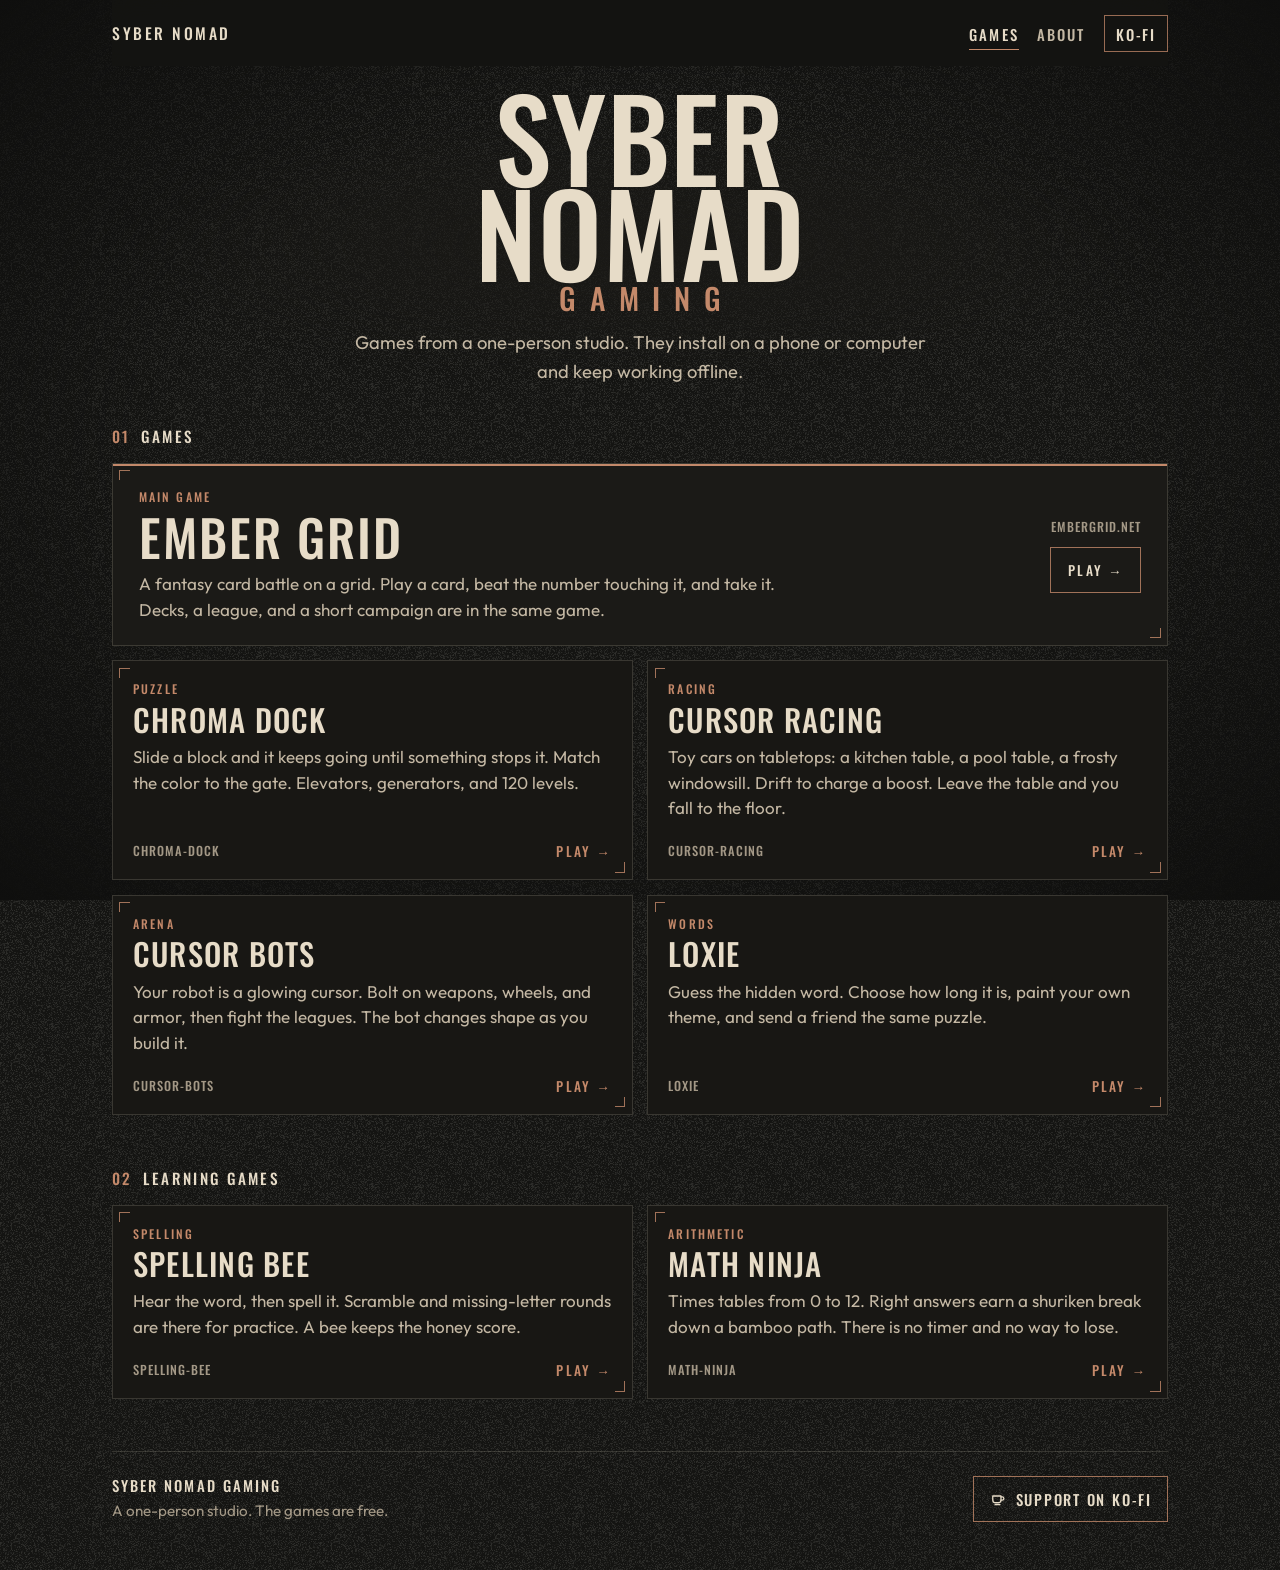
==== index.html @ ad7f9eaa "Initial commit" ====
<!DOCTYPE html>
<html lang="en">
<head>
  <meta charset="utf-8">
  <meta name="viewport" content="width=device-width, initial-scale=1">
  <title>Syber Nomad Gaming</title>
  <meta name="description" content="Progressive web games from Syber Nomad Gaming. Ember Grid, Chroma Dock, Cursor Racing, Cursor Bots, Loxie, Spelling Bee, and Math Ninja.">
  <meta name="theme-color" content="#141412">
  <meta property="og:title" content="Syber Nomad Gaming">
  <meta property="og:description" content="A one-person studio. Installable games that keep working offline.">
  <meta property="og:type" content="website">
  <link rel="icon" href="favicon.svg" type="image/svg+xml">
  <link rel="stylesheet" href="css/site.css">
</head>
<!--
  GitHub Pages: put these files at the repository root.
  Settings, Pages, Deploy from a branch, main, / (root).
-->
<body>
  <a class="skip" href="#games">Skip to games</a>
  <div class="wrap">
    <header class="top">
      <a class="brand" href="index.html">Syber Nomad</a>
      <nav class="nav" aria-label="Primary">
        <a href="#games" aria-current="page">Games</a>
        <a href="about.html">About</a>
        <a class="support" href="https://ko-fi.com/steveyp" target="_blank" rel="noopener noreferrer">Ko-fi</a>
      </nav>
    </header>

    <main>
      <section class="hero" aria-labelledby="studio-name">
        <h1 class="hero-title" id="studio-name">
          <span class="mark-line">Syber</span>
          <span class="mark-line">Nomad</span>
          <span class="mark-sub">Gaming</span>
        </h1>
        <p class="lede">Games from a one-person studio. They install on a phone or computer and keep working offline.</p>
      </section>

      <section class="catalog" id="games" aria-labelledby="games-title">
        <h2 id="games-title"><span class="idx">01</span>Games</h2>
        <div class="grid">
          <a class="card card-feature" href="https://embergrid.net/">
            <div class="card-body">
              <p class="kicker">Main game</p>
              <h3>Ember Grid</h3>
              <p class="blurb">A fantasy card battle on a grid. Play a card, beat the number touching it, and take it. Decks, a league, and a short campaign are in the same game.</p>
            </div>
            <p class="card-foot">
              <span class="host">embergrid.net</span>
              <span class="go">Play <span aria-hidden="true">→</span></span>
            </p>
          </a>

          <a class="card" href="https://sybernomad.github.io/chroma-dock/">
            <div class="card-body">
              <p class="kicker">Puzzle</p>
              <h3>Chroma Dock</h3>
              <p class="blurb">Slide a block and it keeps going until something stops it. Match the color to the gate. Elevators, generators, and 120 levels.</p>
            </div>
            <p class="card-foot">
              <span class="host">chroma-dock</span>
              <span class="go">Play <span aria-hidden="true">→</span></span>
            </p>
          </a>

          <a class="card" href="https://sybernomad.github.io/cursor-racing/">
            <div class="card-body">
              <p class="kicker">Racing</p>
              <h3>Cursor Racing</h3>
              <p class="blurb">Toy cars on tabletops: a kitchen table, a pool table, a frosty windowsill. Drift to charge a boost. Leave the table and you fall to the floor.</p>
            </div>
            <p class="card-foot">
              <span class="host">cursor-racing</span>
              <span class="go">Play <span aria-hidden="true">→</span></span>
            </p>
          </a>

          <a class="card" href="https://sybernomad.github.io/cursor-bots/">
            <div class="card-body">
              <p class="kicker">Arena</p>
              <h3>Cursor Bots</h3>
              <p class="blurb">Your robot is a glowing cursor. Bolt on weapons, wheels, and armor, then fight the leagues. The bot changes shape as you build it.</p>
            </div>
            <p class="card-foot">
              <span class="host">cursor-bots</span>
              <span class="go">Play <span aria-hidden="true">→</span></span>
            </p>
          </a>

          <a class="card" href="https://sybernomad.github.io/Loxie/">
            <div class="card-body">
              <p class="kicker">Words</p>
              <h3>Loxie</h3>
              <p class="blurb">Guess the hidden word. Choose how long it is, paint your own theme, and send a friend the same puzzle.</p>
            </div>
            <p class="card-foot">
              <span class="host">loxie</span>
              <span class="go">Play <span aria-hidden="true">→</span></span>
            </p>
          </a>
        </div>
      </section>

      <section class="catalog" id="learn" aria-labelledby="learn-title">
        <h2 id="learn-title"><span class="idx">02</span>Learning games</h2>
        <div class="grid">
          <a class="card" href="https://sybernomad.github.io/spelling-bee/">
            <div class="card-body">
              <p class="kicker">Spelling</p>
              <h3>Spelling Bee</h3>
              <p class="blurb">Hear the word, then spell it. Scramble and missing-letter rounds are there for practice. A bee keeps the honey score.</p>
            </div>
            <p class="card-foot">
              <span class="host">spelling-bee</span>
              <span class="go">Play <span aria-hidden="true">→</span></span>
            </p>
          </a>

          <a class="card" href="https://sybernomad.github.io/math-ninja/">
            <div class="card-body">
              <p class="kicker">Arithmetic</p>
              <h3>Math Ninja</h3>
              <p class="blurb">Times tables from 0 to 12. Right answers earn a shuriken break down a bamboo path. There is no timer and no way to lose.</p>
            </div>
            <p class="card-foot">
              <span class="host">math-ninja</span>
              <span class="go">Play <span aria-hidden="true">→</span></span>
            </p>
          </a>
        </div>
      </section>
    </main>

    <footer class="foot">
      <div>
        <p class="foot-name">Syber Nomad Gaming</p>
        <p class="foot-note">A one-person studio. The games are free.</p>
      </div>
      <a class="kofi" href="https://ko-fi.com/steveyp" target="_blank" rel="noopener noreferrer">
        <svg class="cup" viewBox="0 0 24 24" width="18" height="18" aria-hidden="true" focusable="false">
          <path fill="none" stroke="currentColor" stroke-width="1.7" stroke-linejoin="round" stroke-linecap="round" d="M5 8h11v5.2A3.8 3.8 0 0 1 12.2 17H8.8A3.8 3.8 0 0 1 5 13.2V8z"/>
          <path fill="none" stroke="currentColor" stroke-width="1.7" stroke-linecap="round" d="M16 9.2h1.6a2.2 2.2 0 0 1 0 4.4H16"/>
          <path fill="none" stroke="currentColor" stroke-width="1.7" stroke-linecap="round" d="M8 19.5h6.5"/>
        </svg>
        <span>Support on Ko-fi</span>
      </a>
    </footer>
  </div>
</body>
</html>
---- css/site.css ----
/* Syber Nomad Gaming hub.
   Primary base #141412. Edges fall toward #0F0F0E. Lifted plates sit near #1B1A17. */

@font-face {
  font-family: "Oswald";
  font-style: normal;
  font-weight: 200 700;
  font-display: swap;
  src: url("../fonts/oswald-latin.woff2") format("woff2");
  unicode-range: U+0000-00FF, U+0131, U+0152-0153, U+02BB-02BC, U+02C6, U+02DA, U+02DC, U+0304, U+0308, U+0329, U+2000-206F, U+20AC, U+2122, U+2191, U+2193, U+2212, U+2215, U+FEFF, U+FFFD;
}

@font-face {
  font-family: "Outfit";
  font-style: normal;
  font-weight: 100 900;
  font-display: swap;
  src: url("../fonts/outfit-latin.woff2") format("woff2");
  unicode-range: U+0000-00FF, U+0131, U+0152-0153, U+02BB-02BC, U+02C6, U+02DA, U+02DC, U+0304, U+0308, U+0329, U+2000-206F, U+20AC, U+2122, U+2191, U+2193, U+2212, U+2215, U+FEFF, U+FFFD;
}

:root {
  --bg: #141412;
  --bg-deep: #0f0f0e;
  --bg-lift: #1b1a17;
  --card: #181714;
  --card-hover: #211f1b;
  --bone: #e7dcc8;
  --bone-dim: #c4b8a4;
  --muted: #a39886;
  --copper: #c4896a;
  --line: rgba(231, 220, 200, 0.16);
  --measure: 66rem;
  color-scheme: dark;
}

*,
*::before,
*::after {
  box-sizing: border-box;
}

html {
  background: var(--bg);
}

body {
  margin: 0;
  min-height: 100vh;
  color: var(--bone);
  font-family: Outfit, "Segoe UI", sans-serif;
  font-weight: 400;
  font-size: 1.0625rem;
  line-height: 1.5;
  background-color: var(--bg);
  background-image: url("../img/grain.png");
  background-repeat: repeat;
  font-synthesis: none;
}

body::after {
  content: "";
  position: fixed;
  inset: 0;
  z-index: 0;
  pointer-events: none;
  background: radial-gradient(ellipse at center, transparent 52%, var(--bg-deep) 100%);
}

.skip {
  position: absolute;
  left: 0.75rem;
  top: 0.75rem;
  z-index: 10;
  padding: 0.4rem 0.7rem;
  background: var(--bone);
  color: var(--bg);
  transform: translateY(-160%);
}

.skip:focus {
  transform: none;
}

.wrap {
  position: relative;
  z-index: 1;
  width: min(var(--measure), calc(100% - 2.4rem));
  margin: 0 auto;
  padding-bottom: 2.5rem;
}

.top {
  position: sticky;
  top: 0;
  z-index: 5;
  display: flex;
  flex-wrap: wrap;
  align-items: center;
  justify-content: space-between;
  gap: 0.75rem 1.25rem;
  padding: 0.95rem 0 0.85rem;
  background: rgba(20, 20, 18, 0.94);
  backdrop-filter: blur(10px);
}

.brand {
  font-family: Oswald, "Arial Narrow", sans-serif;
  font-weight: 500;
  font-size: 0.98rem;
  letter-spacing: 0.16em;
  text-transform: uppercase;
  color: var(--bone);
  text-decoration: none;
  white-space: nowrap;
}

.nav {
  display: flex;
  flex-wrap: wrap;
  align-items: center;
  gap: 0.35rem 1.15rem;
}

.nav a {
  color: var(--bone-dim);
  text-decoration: none;
  font-family: Oswald, "Arial Narrow", sans-serif;
  font-weight: 500;
  font-size: 0.92rem;
  letter-spacing: 0.14em;
  text-transform: uppercase;
  padding: 0.35rem 0;
}

.nav a[aria-current="page"] {
  color: var(--bone);
  box-shadow: inset 0 -1px 0 var(--copper);
}

.nav a.support {
  color: var(--bone);
  border: 1px solid rgba(196, 137, 106, 0.75);
  padding: 0.4rem 0.7rem;
  letter-spacing: 0.12em;
}

.nav a:hover,
.brand:hover {
  color: var(--bone);
}

.nav a.support:hover {
  background: var(--copper);
  border-color: var(--copper);
  color: var(--bg);
}

a:focus-visible,
.card:focus-visible {
  outline: 2px solid var(--copper);
  outline-offset: 3px;
}

.hero {
  position: relative;
  padding: 1.4rem 0 2.4rem;
}

.hero::before {
  content: "";
  position: absolute;
  left: 50%;
  top: 10%;
  z-index: -1;
  width: min(70rem, 140%);
  height: 80%;
  transform: translateX(-50%);
  background: radial-gradient(ellipse at center, var(--bg-lift) 0%, rgba(20, 20, 18, 0) 68%);
}

.hero-title {
  margin: 0 0 1.15rem;
  text-align: center;
  font-family: Oswald, "Arial Narrow", sans-serif;
  font-weight: 500;
  line-height: 0.84;
  letter-spacing: 0.03em;
  text-transform: uppercase;
}

.mark-line {
  display: block;
  font-size: clamp(3.6rem, 13vw, 7.1rem);
  color: var(--bone);
}

.mark-sub {
  display: block;
  margin-top: 0.45rem;
  font-size: clamp(1.15rem, 2.6vw, 1.85rem);
  font-weight: 500;
  letter-spacing: 0.46em;
  text-indent: 0.46em;
  color: var(--copper);
}

.lede {
  position: relative;
  z-index: 1;
  max-width: 36rem;
  margin: 0 auto;
  text-align: center;
  color: var(--bone-dim);
  font-size: 1.15rem;
  line-height: 1.55;
}

.catalog {
  margin: 0 0 3.25rem;
}

.catalog h2 {
  margin: 0 0 0.95rem;
  font-family: Oswald, "Arial Narrow", sans-serif;
  font-weight: 500;
  font-size: 0.95rem;
  letter-spacing: 0.16em;
  text-transform: uppercase;
}

.idx {
  color: var(--copper);
  margin-right: 0.65rem;
}

.grid {
  display: grid;
  grid-template-columns: 1fr;
  gap: 0.9rem;
}

.card {
  display: flex;
  flex-direction: column;
  min-height: 100%;
  padding: 1.2rem 1.25rem 1.1rem;
  color: inherit;
  text-decoration: none;
  background: var(--card);
  border: 1px solid var(--line);
  position: relative;
  transition: border-color 160ms ease, background 160ms ease, transform 160ms ease;
  -webkit-tap-highlight-color: rgba(196, 137, 106, 0.28);
}

.card::before,
.card::after {
  content: "";
  position: absolute;
  width: 0.65rem;
  height: 0.65rem;
  pointer-events: none;
  border-color: rgba(196, 137, 106, 0.8);
  border-style: solid;
}

.card::before {
  top: 0.4rem;
  left: 0.4rem;
  border-width: 1px 0 0 1px;
}

.card::after {
  right: 0.4rem;
  bottom: 0.4rem;
  border-width: 0 1px 1px 0;
}

.card-feature {
  background: var(--bg-lift);
  box-shadow: inset 0 2px 0 var(--copper);
}

.kicker {
  margin: 0;
  color: var(--copper);
  font-family: Oswald, "Arial Narrow", sans-serif;
  font-weight: 500;
  font-size: 0.75rem;
  letter-spacing: 0.18em;
  text-transform: uppercase;
}

.card h3 {
  margin: 0.35rem 0 0.55rem;
  font-family: Oswald, "Arial Narrow", sans-serif;
  font-weight: 500;
  font-size: clamp(1.7rem, 2.4vw, 2rem);
  line-height: 1.02;
  letter-spacing: 0.04em;
  text-transform: uppercase;
  text-wrap: balance;
}

.card-feature h3 {
  font-size: clamp(2.2rem, 4vw, 3.15rem);
}

.blurb {
  margin: 0;
  color: var(--bone-dim);
  text-wrap: pretty;
}

.card-feature .blurb {
  max-width: 40rem;
}

.card-foot {
  display: flex;
  align-items: center;
  justify-content: space-between;
  gap: 1rem;
  margin: auto 0 0;
  padding-top: 1.3rem;
}

.host {
  color: var(--muted);
  font-family: Oswald, "Arial Narrow", sans-serif;
  font-weight: 500;
  font-size: 0.78rem;
  letter-spacing: 0.08em;
  text-transform: uppercase;
}

.go {
  color: var(--copper);
  font-family: Oswald, "Arial Narrow", sans-serif;
  font-weight: 500;
  font-size: 0.84rem;
  letter-spacing: 0.16em;
  text-transform: uppercase;
  white-space: nowrap;
}

.card-feature .go {
  border: 1px solid rgba(196, 137, 106, 0.8);
  padding: 0.72rem 1.05rem;
  color: var(--bone);
}

@media (hover: hover) {
  .card:hover {
    border-color: rgba(196, 137, 106, 0.7);
    background: var(--card-hover);
    transform: translateY(-2px);
  }

  .card-feature:hover .go {
    background: var(--copper);
    border-color: var(--copper);
    color: var(--bg);
  }
}

.about {
  padding: 2.2rem 0 3rem;
}

.about h1 {
  margin: 0 0 1rem;
  font-family: Oswald, "Arial Narrow", sans-serif;
  font-weight: 500;
  font-size: clamp(2.4rem, 5vw, 3.4rem);
  letter-spacing: 0.06em;
  text-transform: uppercase;
  line-height: 0.95;
}

.prose {
  max-width: 38rem;
}

.prose p {
  margin: 0 0 1rem;
  font-size: 1.2rem;
  line-height: 1.65;
}

.prose a {
  color: var(--copper);
}

.prose a:hover {
  color: var(--bone);
}

.foot {
  display: flex;
  flex-wrap: wrap;
  align-items: center;
  justify-content: space-between;
  gap: 1.25rem;
  margin-top: 0.5rem;
  padding: 1.4rem 0 0.4rem;
  border-top: 1px solid var(--line);
}

.foot-name {
  margin: 0;
  font-family: Oswald, "Arial Narrow", sans-serif;
  font-weight: 500;
  letter-spacing: 0.14em;
  text-transform: uppercase;
  font-size: 0.92rem;
}

.foot-note {
  margin: 0.25rem 0 0;
  color: var(--muted);
  font-size: 0.95rem;
}

.kofi {
  display: inline-flex;
  align-items: center;
  gap: 0.55rem;
  padding: 0.7rem 0.95rem;
  border: 1px solid rgba(196, 137, 106, 0.8);
  color: var(--bone);
  text-decoration: none;
  font-family: Oswald, "Arial Narrow", sans-serif;
  font-weight: 500;
  letter-spacing: 0.12em;
  text-transform: uppercase;
  font-size: 0.92rem;
}

.kofi:hover {
  background: var(--copper);
  border-color: var(--copper);
  color: var(--bg);
}

.cup {
  display: block;
}

::selection {
  background: #8e5a3c;
  color: #f3ebdd;
}

@media (min-width: 760px) {
  .grid {
    grid-template-columns: 1fr 1fr;
  }

  .card-feature {
    grid-column: 1 / -1;
    flex-direction: row;
    align-items: center;
    gap: 2rem;
    padding: 1.5rem 1.6rem 1.4rem;
  }

  .card-feature .card-body {
    flex: 1;
  }

  .card-feature .card-foot {
    margin-top: 0;
    padding-top: 0;
    flex-direction: column;
    align-items: flex-end;
    gap: 0.7rem;
  }
}

@media (max-width: 420px) {
  .wrap {
    width: min(var(--measure), calc(100% - 1.5rem));
  }

  .card-foot {
    align-items: flex-start;
    flex-direction: column;
    gap: 0.45rem;
  }
}

@media (prefers-reduced-motion: reduce) {
  .card {
    transition: none;
  }

  .card:hover {
    transform: none;
  }
}
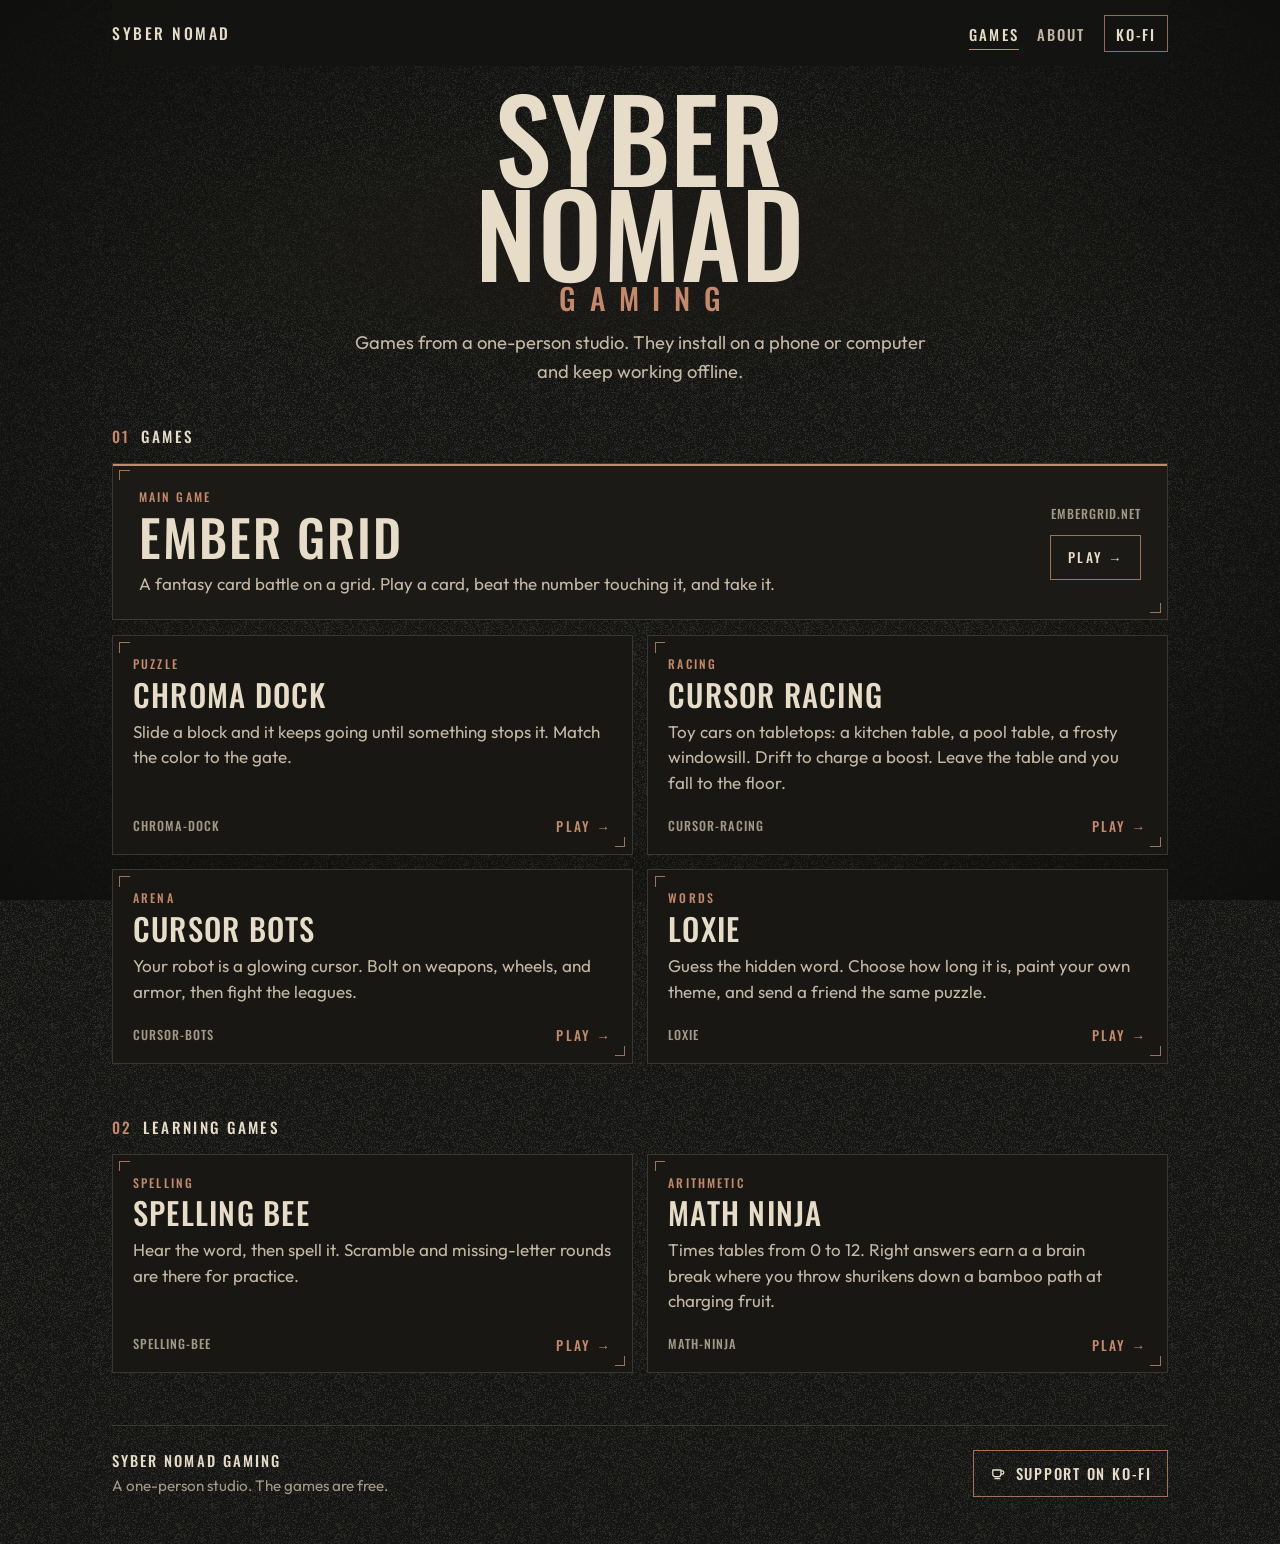
==== commit bf8e2107: "updated game descriptions" ====
--- a/index.html
+++ b/index.html
@@ -45,7 +45,7 @@
             <div class="card-body">
               <p class="kicker">Main game</p>
               <h3>Ember Grid</h3>
-              <p class="blurb">A fantasy card battle on a grid. Play a card, beat the number touching it, and take it. Decks, a league, and a short campaign are in the same game.</p>
+              <p class="blurb">A fantasy card battle on a grid. Play a card, beat the number touching it, and take it.</p>
             </div>
             <p class="card-foot">
               <span class="host">embergrid.net</span>
@@ -57,7 +57,7 @@
             <div class="card-body">
               <p class="kicker">Puzzle</p>
               <h3>Chroma Dock</h3>
-              <p class="blurb">Slide a block and it keeps going until something stops it. Match the color to the gate. Elevators, generators, and 120 levels.</p>
+              <p class="blurb">Slide a block and it keeps going until something stops it. Match the color to the gate.</p>
             </div>
             <p class="card-foot">
               <span class="host">chroma-dock</span>
@@ -81,7 +81,7 @@
             <div class="card-body">
               <p class="kicker">Arena</p>
               <h3>Cursor Bots</h3>
-              <p class="blurb">Your robot is a glowing cursor. Bolt on weapons, wheels, and armor, then fight the leagues. The bot changes shape as you build it.</p>
+              <p class="blurb">Your robot is a glowing cursor. Bolt on weapons, wheels, and armor, then fight the leagues.</p>
             </div>
             <p class="card-foot">
               <span class="host">cursor-bots</span>
@@ -110,7 +110,7 @@
             <div class="card-body">
               <p class="kicker">Spelling</p>
               <h3>Spelling Bee</h3>
-              <p class="blurb">Hear the word, then spell it. Scramble and missing-letter rounds are there for practice. A bee keeps the honey score.</p>
+              <p class="blurb">Hear the word, then spell it. Scramble and missing-letter rounds are there for practice.</p>
             </div>
             <p class="card-foot">
               <span class="host">spelling-bee</span>
@@ -122,7 +122,7 @@
             <div class="card-body">
               <p class="kicker">Arithmetic</p>
               <h3>Math Ninja</h3>
-              <p class="blurb">Times tables from 0 to 12. Right answers earn a shuriken break down a bamboo path. There is no timer and no way to lose.</p>
+              <p class="blurb">Times tables from 0 to 12. Right answers earn a a brain break where you throw shurikens down a bamboo path at charging fruit.</p>
             </div>
             <p class="card-foot">
               <span class="host">math-ninja</span>
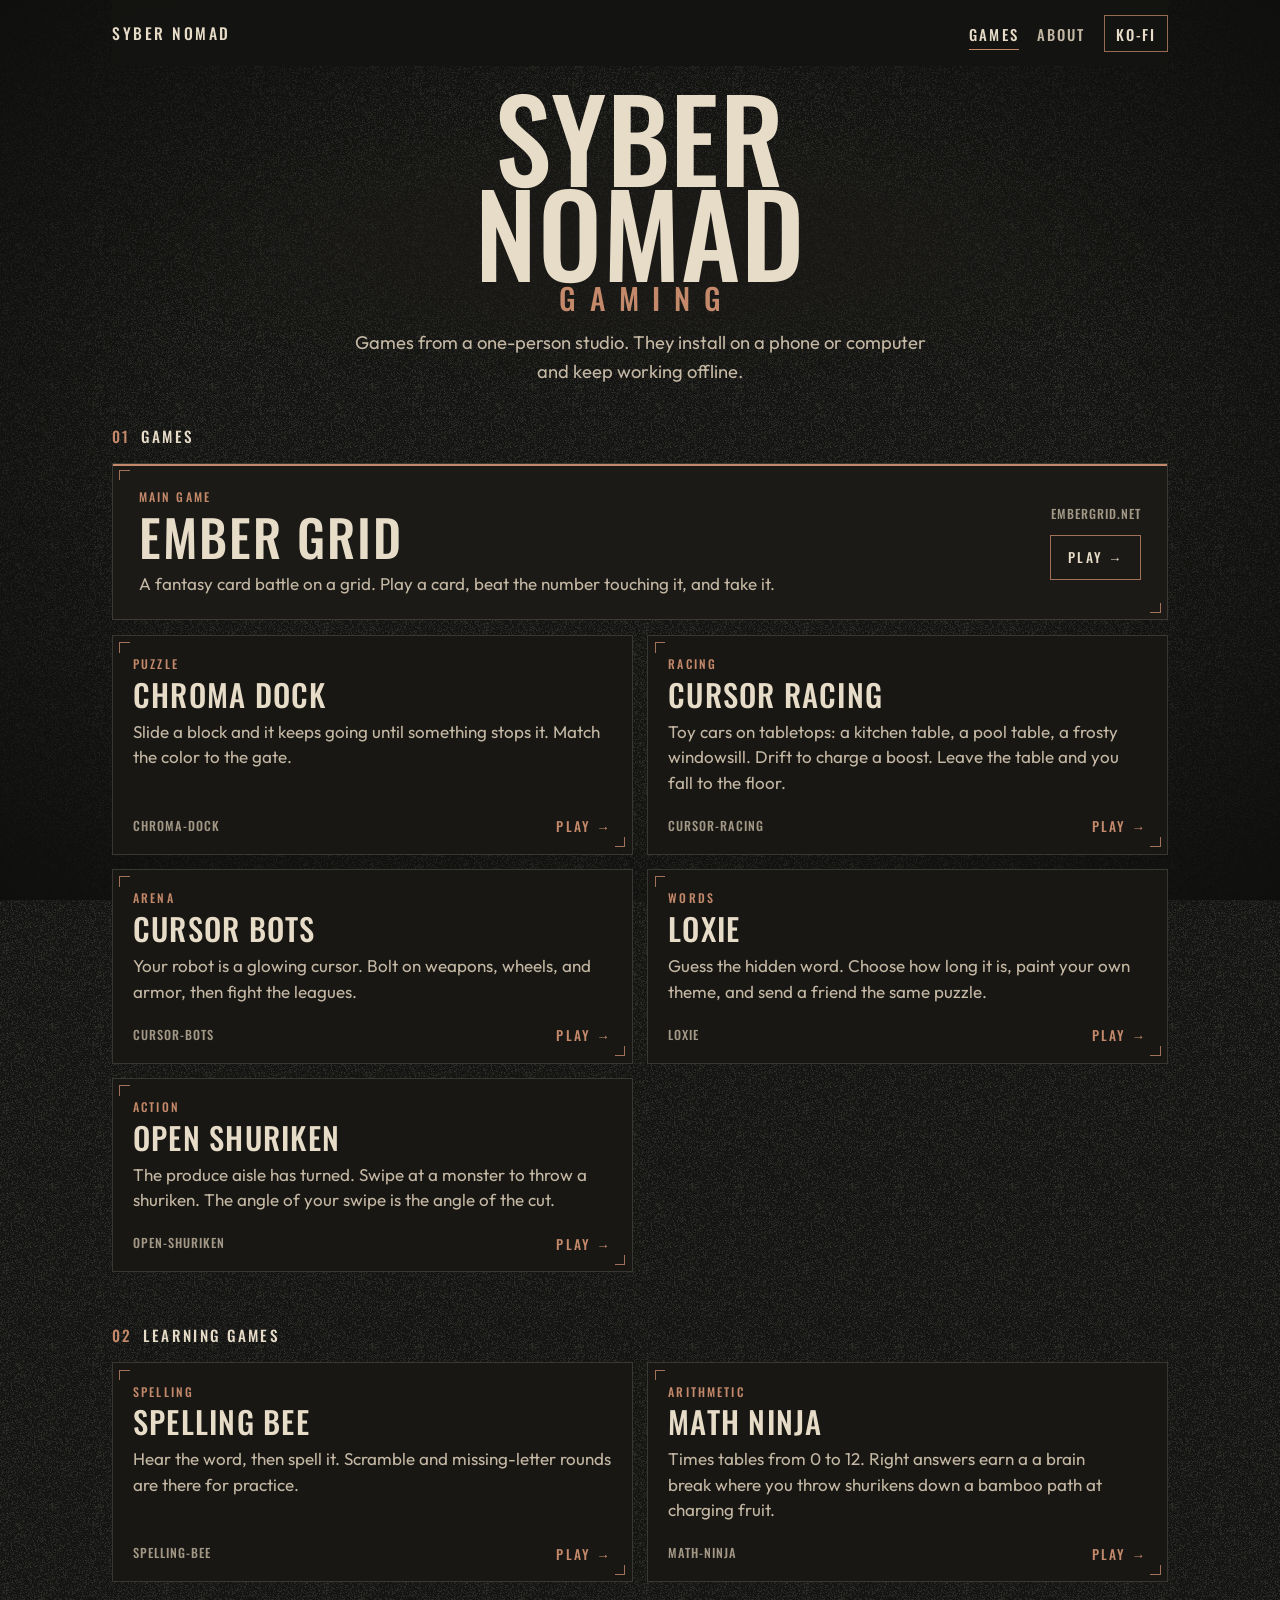
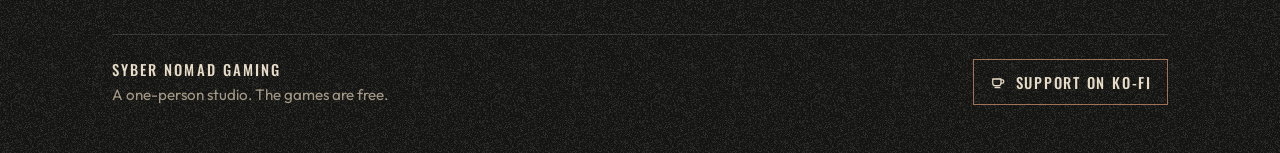
==== commit 7e1e38b7: "Add Open Shuriken to games list Co-Authored-By: Claude Opus 5.5 <noreply@anthropic.com>" ====
--- a/index.html
+++ b/index.html
@@ -4,7 +4,7 @@
   <meta charset="utf-8">
   <meta name="viewport" content="width=device-width, initial-scale=1">
   <title>Syber Nomad Gaming</title>
-  <meta name="description" content="Progressive web games from Syber Nomad Gaming. Ember Grid, Chroma Dock, Cursor Racing, Cursor Bots, Loxie, Spelling Bee, and Math Ninja.">
+  <meta name="description" content="Progressive web games from Syber Nomad Gaming. Ember Grid, Chroma Dock, Cursor Racing, Cursor Bots, Loxie, Open Shuriken, Spelling Bee, and Math Ninja.">
   <meta name="theme-color" content="#141412">
   <meta property="og:title" content="Syber Nomad Gaming">
   <meta property="og:description" content="A one-person studio. Installable games that keep working offline.">
@@ -100,6 +100,18 @@
               <span class="go">Play <span aria-hidden="true">→</span></span>
             </p>
           </a>
+
+          <a class="card" href="https://sybernomad.github.io/open-shuriken/">
+            <div class="card-body">
+              <p class="kicker">Action</p>
+              <h3>Open Shuriken</h3>
+              <p class="blurb">The produce aisle has turned. Swipe at a monster to throw a shuriken. The angle of your swipe is the angle of the cut.</p>
+            </div>
+            <p class="card-foot">
+              <span class="host">open-shuriken</span>
+              <span class="go">Play <span aria-hidden="true">→</span></span>
+            </p>
+          </a>
         </div>
       </section>
 
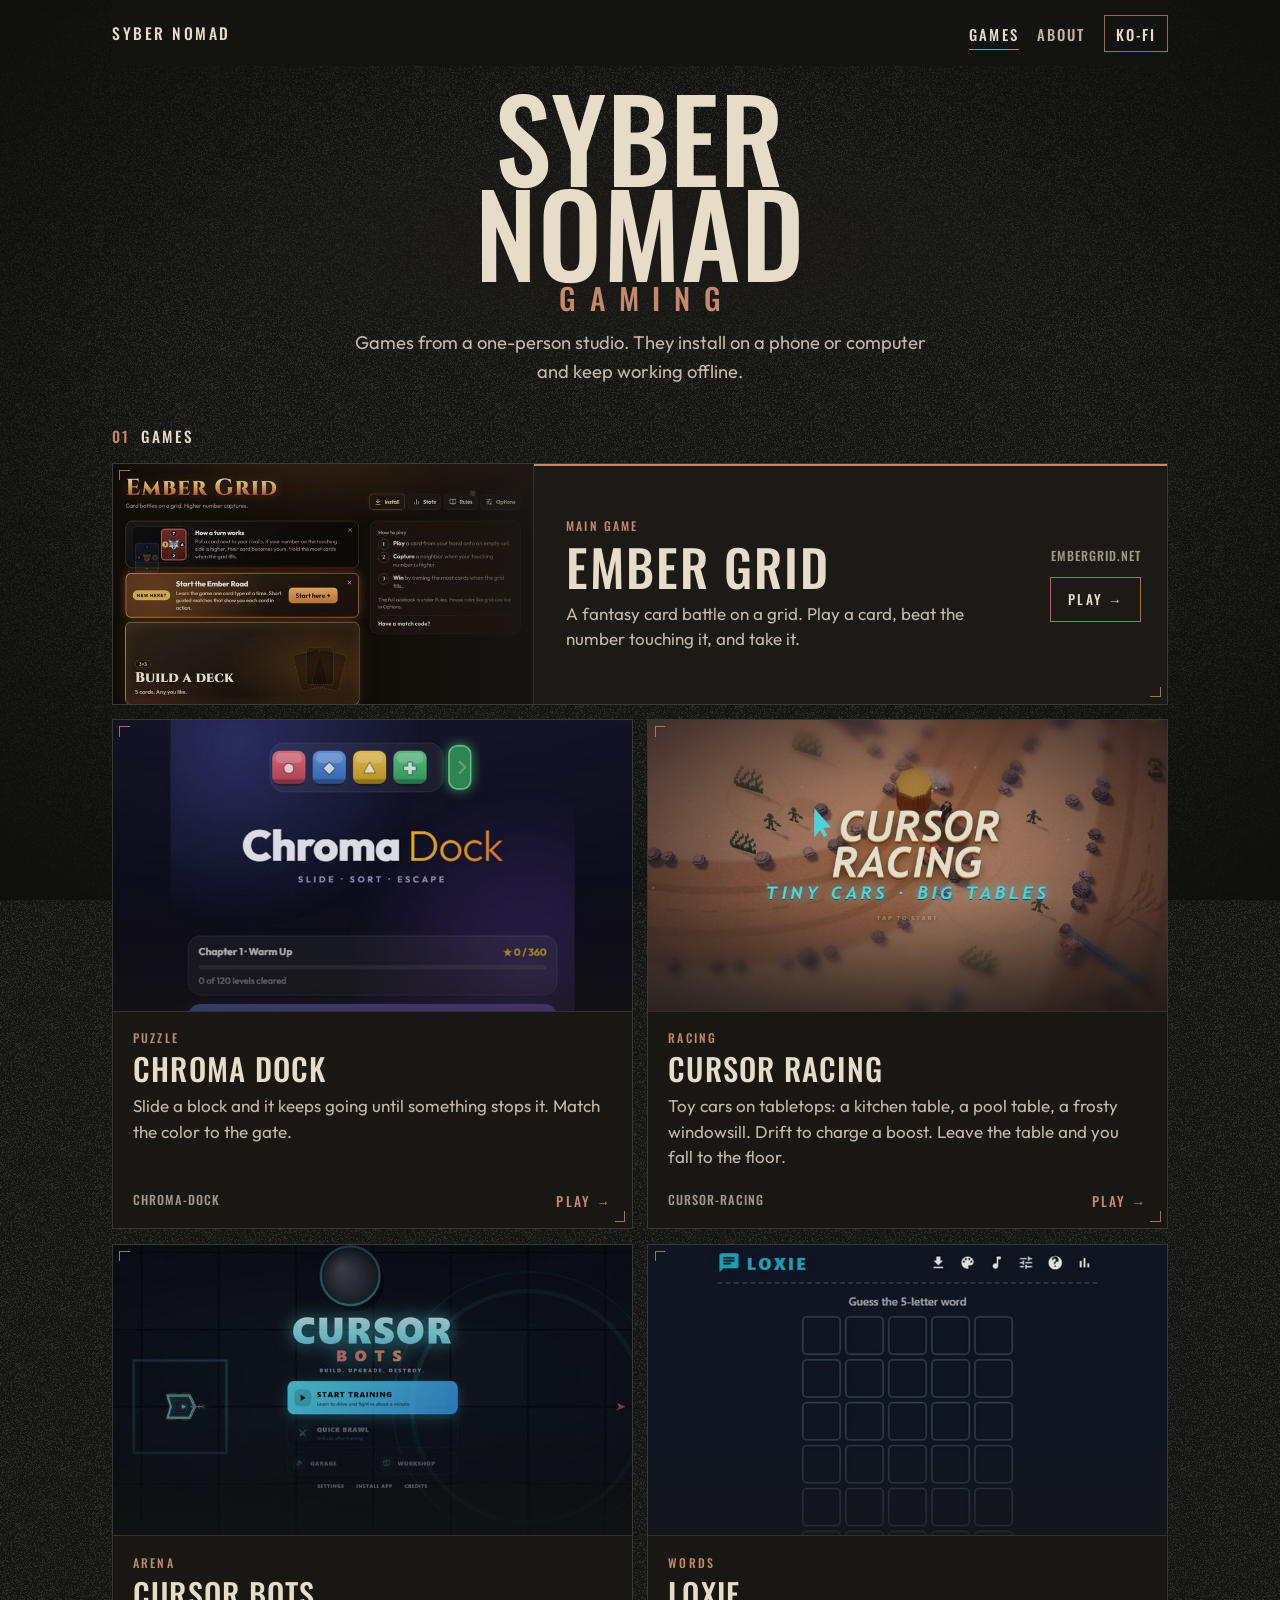
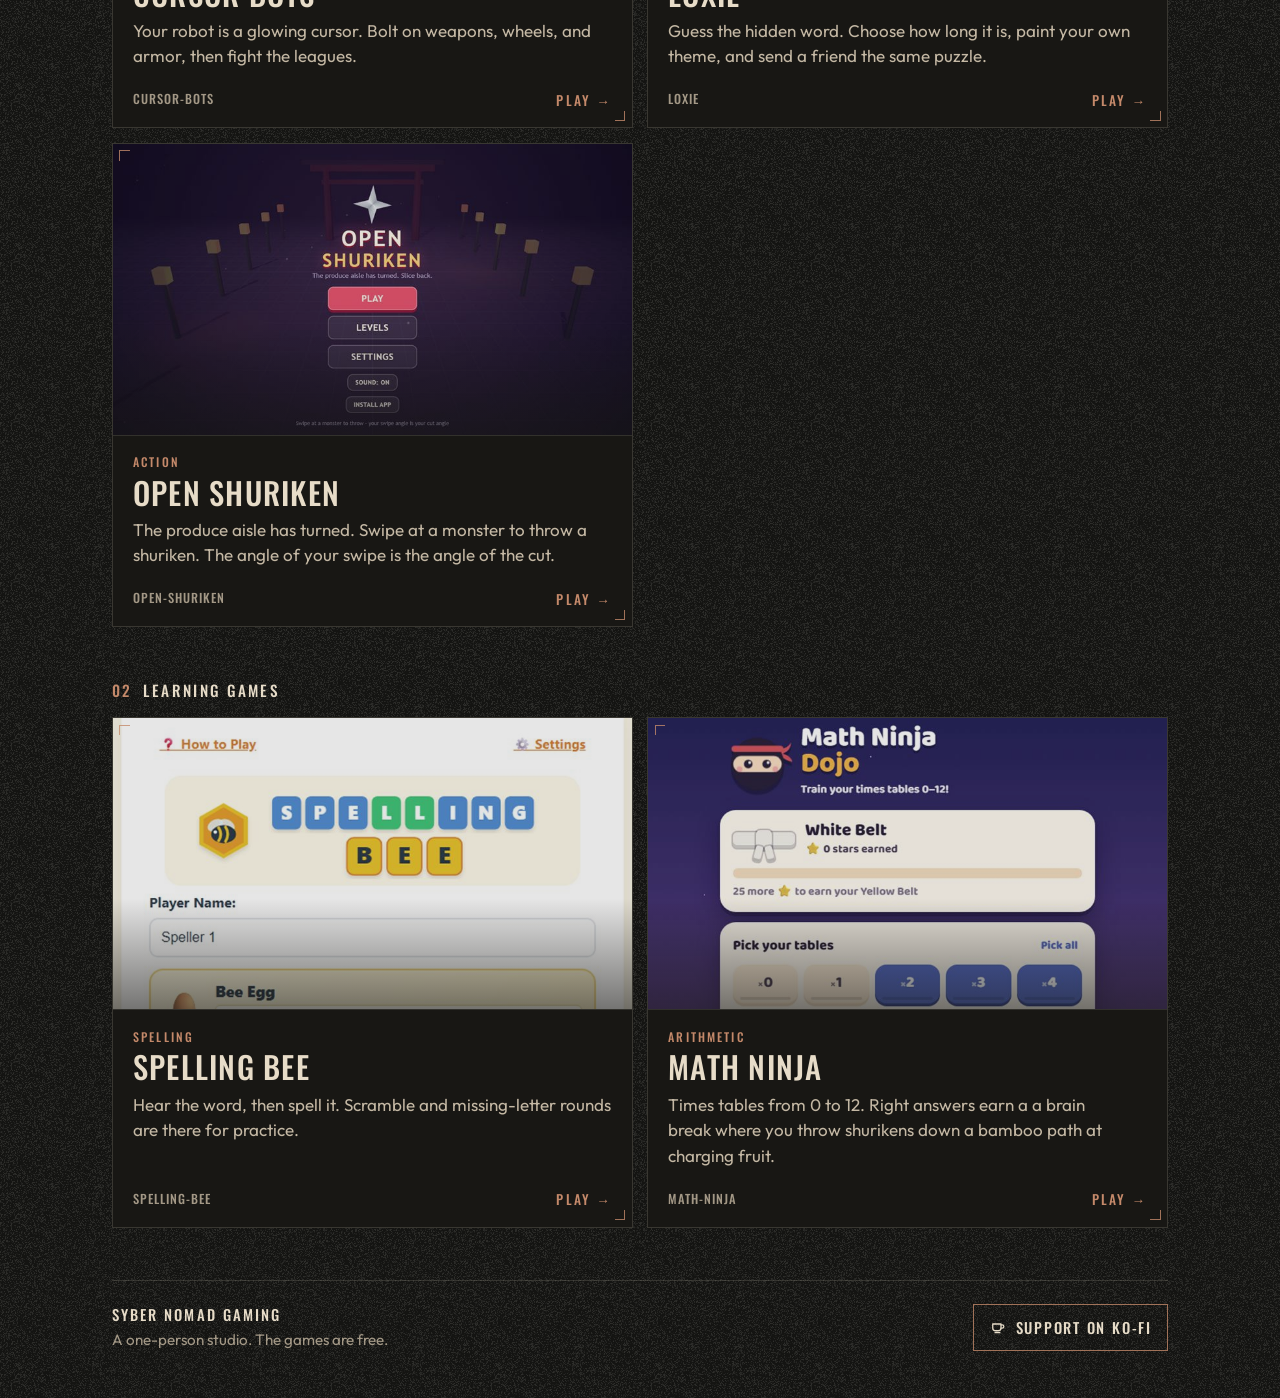
==== commit 2abba59e: "Add game preview images to cards Each card now shows a still from the game's title screen, with a sl" ====
--- a/index.html
+++ b/index.html
@@ -42,6 +42,7 @@
         <h2 id="games-title"><span class="idx">01</span>Games</h2>
         <div class="grid">
           <a class="card card-feature" href="https://embergrid.net/">
+            <div class="card-shot"><img src="img/previews/ember-grid.jpg" width="800" height="450" alt="" decoding="async" fetchpriority="high"></div>
             <div class="card-body">
               <p class="kicker">Main game</p>
               <h3>Ember Grid</h3>
@@ -54,6 +55,7 @@
           </a>
 
           <a class="card" href="https://sybernomad.github.io/chroma-dock/">
+            <div class="card-shot"><img src="img/previews/chroma-dock.jpg" width="800" height="450" alt="" loading="lazy" decoding="async"></div>
             <div class="card-body">
               <p class="kicker">Puzzle</p>
               <h3>Chroma Dock</h3>
@@ -66,6 +68,7 @@
           </a>
 
           <a class="card" href="https://sybernomad.github.io/cursor-racing/">
+            <div class="card-shot"><img src="img/previews/cursor-racing.jpg" width="800" height="450" alt="" loading="lazy" decoding="async"></div>
             <div class="card-body">
               <p class="kicker">Racing</p>
               <h3>Cursor Racing</h3>
@@ -78,6 +81,7 @@
           </a>
 
           <a class="card" href="https://sybernomad.github.io/cursor-bots/">
+            <div class="card-shot"><img src="img/previews/cursor-bots.jpg" width="800" height="450" alt="" loading="lazy" decoding="async"></div>
             <div class="card-body">
               <p class="kicker">Arena</p>
               <h3>Cursor Bots</h3>
@@ -90,6 +94,7 @@
           </a>
 
           <a class="card" href="https://sybernomad.github.io/Loxie/">
+            <div class="card-shot"><img src="img/previews/loxie.jpg" width="800" height="450" alt="" loading="lazy" decoding="async"></div>
             <div class="card-body">
               <p class="kicker">Words</p>
               <h3>Loxie</h3>
@@ -102,6 +107,7 @@
           </a>
 
           <a class="card" href="https://sybernomad.github.io/open-shuriken/">
+            <div class="card-shot"><img src="img/previews/open-shuriken.jpg" width="800" height="450" alt="" loading="lazy" decoding="async"></div>
             <div class="card-body">
               <p class="kicker">Action</p>
               <h3>Open Shuriken</h3>
@@ -119,6 +125,7 @@
         <h2 id="learn-title"><span class="idx">02</span>Learning games</h2>
         <div class="grid">
           <a class="card" href="https://sybernomad.github.io/spelling-bee/">
+            <div class="card-shot"><img src="img/previews/spelling-bee.jpg" width="800" height="450" alt="" loading="lazy" decoding="async"></div>
             <div class="card-body">
               <p class="kicker">Spelling</p>
               <h3>Spelling Bee</h3>
@@ -131,6 +138,7 @@
           </a>
 
           <a class="card" href="https://sybernomad.github.io/math-ninja/">
+            <div class="card-shot"><img src="img/previews/math-ninja.jpg" width="800" height="450" alt="" loading="lazy" decoding="async"></div>
             <div class="card-body">
               <p class="kicker">Arithmetic</p>
               <h3>Math Ninja</h3>
--- a/css/site.css
+++ b/css/site.css
@@ -266,6 +266,7 @@
 }
 
 .card::before {
+  z-index: 2;
   top: 0.4rem;
   left: 0.4rem;
   border-width: 1px 0 0 1px;
@@ -279,6 +280,41 @@
 
 .card-feature {
   background: var(--bg-lift);
+  box-shadow: inset 0 2px 0 var(--copper);
+}
+
+/* Game preview: a still from the game's own title screen, bled to the card edges. */
+.card-shot {
+  position: relative;
+  aspect-ratio: 16 / 9;
+  margin: -1.2rem -1.25rem 1.1rem;
+  overflow: hidden;
+  background: var(--bg-deep);
+  border-bottom: 1px solid var(--line);
+}
+
+.card-shot img {
+  position: absolute;
+  inset: 0;
+  display: block;
+  width: 100%;
+  height: 100%;
+  object-fit: cover;
+  filter: saturate(0.82) brightness(0.9);
+  transform: scale(1.001);
+  transition: transform 600ms cubic-bezier(0.2, 0.7, 0.2, 1), filter 300ms ease;
+}
+
+.card-shot::after {
+  content: "";
+  position: absolute;
+  inset: 0;
+  pointer-events: none;
+  background: linear-gradient(to bottom, transparent 62%, rgba(24, 23, 20, 0.55) 100%);
+}
+
+.card-feature .card-shot {
+  margin-top: -1.2rem;
   box-shadow: inset 0 2px 0 var(--copper);
 }
 
@@ -356,6 +392,11 @@
     border-color: rgba(196, 137, 106, 0.7);
     background: var(--card-hover);
     transform: translateY(-2px);
+  }
+
+  .card:hover .card-shot img {
+    transform: scale(1.05);
+    filter: saturate(1.05) brightness(1);
   }
 
   .card-feature:hover .go {
@@ -470,6 +511,20 @@
     flex: 1;
   }
 
+  .card-feature .card-shot {
+    flex: 0 0 42%;
+    align-self: stretch;
+    aspect-ratio: auto;
+    min-height: 15rem;
+    margin: -1.5rem 0 -1.4rem -1.6rem;
+    border-bottom: 0;
+    border-right: 1px solid var(--line);
+  }
+
+  .card-feature .card-shot::after {
+    background: linear-gradient(to right, transparent 60%, rgba(27, 26, 23, 0.6) 100%);
+  }
+
   .card-feature .card-foot {
     margin-top: 0;
     padding-top: 0;
@@ -499,4 +554,10 @@
   .card:hover {
     transform: none;
   }
-}
+
+  .card-shot img,
+  .card:hover .card-shot img {
+    transition: none;
+    transform: none;
+  }
+}
